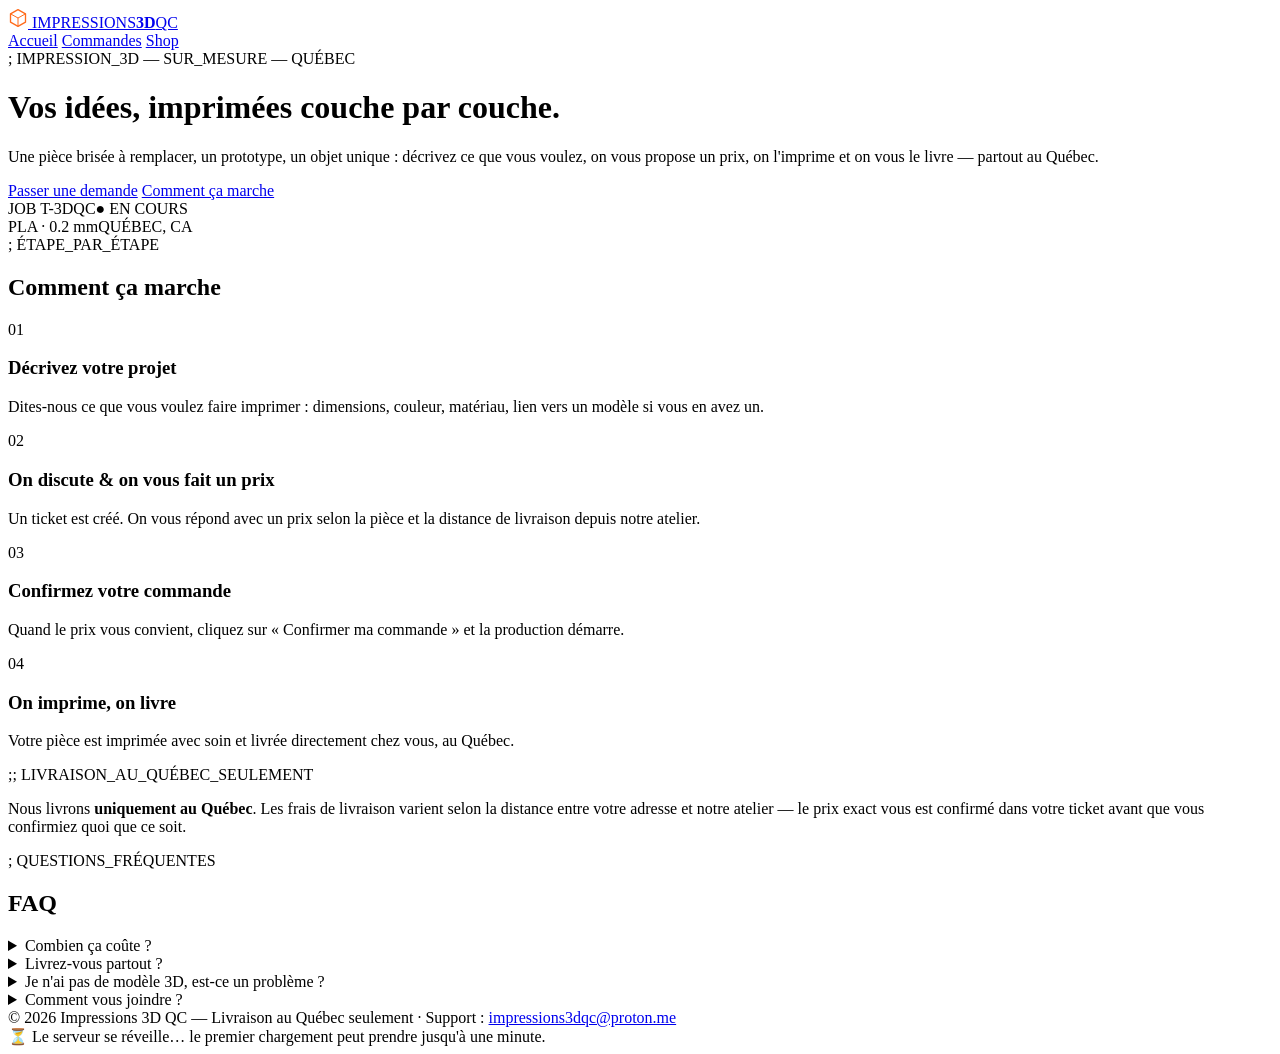
==== index.html @ 53c76e3b "Add files via upload" ====
<!DOCTYPE html>
<html lang="fr">
<head>
  <meta charset="UTF-8">
  <meta name="viewport" content="width=device-width, initial-scale=1.0">
  <title>Impressions 3D QC — Impression 3D sur mesure au Québec</title>
  <meta name="description" content="Impression 3D sur mesure : décrivez votre pièce, recevez un prix, on imprime et on livre partout au Québec.">
  <link rel="preconnect" href="https://fonts.googleapis.com">
  <link rel="preconnect" href="https://fonts.gstatic.com" crossorigin>
  <link href="https://fonts.googleapis.com/css2?family=Chakra+Petch:wght@500;600;700&family=IBM+Plex+Sans:wght@400;500;600&family=IBM+Plex+Mono:wght@400;500&display=swap" rel="stylesheet">
  <link rel="stylesheet" href="./assets/style.css">
</head>
<body>

  <nav class="nav">
    <a class="nav-logo" href="./index.html">
      <svg width="20" height="20" viewBox="0 0 24 24" fill="none" aria-hidden="true">
        <path d="M12 2 21 7v10l-9 5-9-5V7l9-5z" stroke="#FF6B1A" stroke-width="1.6" stroke-linejoin="round"/>
        <path d="M12 12 21 7M12 12v10M12 12 3 7" stroke="#FF6B1A" stroke-width="1.2"/>
      </svg>
      IMPRESSIONS<b>3D</b>QC
    </a>
    <div class="nav-links">
      <a href="./index.html" class="active">Accueil</a>
      <a href="./commandes.html">Commandes</a>
      <a class="btn btn-primary btn-sm" href="./shop.html">Shop</a>
    </div>
  </nav>

  <!-- ======================= HÉROS ======================= -->
  <header class="hero layerlines">
    <div class="wrap hero-grid">
      <div>
        <div class="eyebrow">; IMPRESSION_3D — SUR_MESURE — QUÉBEC</div>
        <h1>Vos idées, imprimées <span class="hl">couche par couche</span>.</h1>
        <p class="hero-sub">
          Une pièce brisée à remplacer, un prototype, un objet unique&nbsp;: décrivez ce que vous voulez,
          on vous propose un prix, on l'imprime et on vous le livre — partout au Québec.
        </p>
        <div class="hero-cta">
          <a class="btn btn-primary" href="./shop.html">Passer une demande</a>
          <a class="btn btn-ghost" href="#etapes">Comment ça marche</a>
        </div>
      </div>

      <div class="print-card" aria-hidden="true">
        <div class="pc-head"><span>JOB&nbsp;T-3DQC</span><span class="pc-live">● EN COURS</span></div>
        <div class="pc-body">
          <div class="pc-layers">
            <span style="--i:0;--w:58"></span>
            <span style="--i:1;--w:60"></span>
            <span style="--i:2;--w:62"></span>
            <span style="--i:3;--w:58"></span>
            <span style="--i:4;--w:50"></span>
            <span style="--i:5;--w:40"></span>
            <span style="--i:6;--w:30"></span>
            <span style="--i:7;--w:24"></span>
            <span style="--i:8;--w:22"></span>
            <span style="--i:9;--w:26"></span>
            <span style="--i:10;--w:34"></span>
            <span style="--i:11;--w:44"></span>
          </div>
        </div>
        <div class="pc-foot"><span>PLA · 0.2&nbsp;mm</span><span>QUÉBEC, CA</span></div>
      </div>
    </div>
  </header>

  <!-- ======================= ÉTAPES ======================= -->
  <section class="section" id="etapes">
    <div class="wrap">
      <div class="eyebrow">; ÉTAPE_PAR_ÉTAPE</div>
      <h2>Comment ça marche</h2>
      <div class="steps">
        <div class="step-card">
          <span class="step-num">01</span>
          <h3>Décrivez votre projet</h3>
          <p>Dites-nous ce que vous voulez faire imprimer : dimensions, couleur, matériau, lien vers un modèle si vous en avez un.</p>
        </div>
        <div class="step-card">
          <span class="step-num">02</span>
          <h3>On discute &amp; on vous fait un prix</h3>
          <p>Un ticket est créé. On vous répond avec un prix selon la pièce et la distance de livraison depuis notre atelier.</p>
        </div>
        <div class="step-card">
          <span class="step-num">03</span>
          <h3>Confirmez votre commande</h3>
          <p>Quand le prix vous convient, cliquez sur «&nbsp;Confirmer ma commande&nbsp;» et la production démarre.</p>
        </div>
        <div class="step-card">
          <span class="step-num">04</span>
          <h3>On imprime, on livre</h3>
          <p>Votre pièce est imprimée avec soin et livrée directement chez vous, au Québec.</p>
        </div>
      </div>
    </div>
  </section>

  <!-- ======================= BANDEAU QUÉBEC ======================= -->
  <div class="band layerlines">
    <div class="wrap">
      <div class="band-title">;; LIVRAISON_AU_QUÉBEC_SEULEMENT</div>
      <p>
        Nous livrons <strong>uniquement au Québec</strong>. Les frais de livraison varient selon la
        distance entre votre adresse et notre atelier — le prix exact vous est confirmé dans votre
        ticket avant que vous confirmiez quoi que ce soit.
      </p>
    </div>
  </div>

  <!-- ======================= FAQ ======================= -->
  <section class="section">
    <div class="wrap">
      <div class="eyebrow">; QUESTIONS_FRÉQUENTES</div>
      <h2>FAQ</h2>
      <div class="faq">
        <details>
          <summary>Combien ça coûte&nbsp;?</summary>
          <p>Chaque projet est unique. Le prix dépend de la pièce (taille, matériau, temps d'impression)
          et de la distance de livraison depuis notre atelier. Vous recevez toujours un prix clair dans
          votre ticket avant de confirmer votre commande — aucune surprise.</p>
        </details>
        <details>
          <summary>Livrez-vous partout&nbsp;?</summary>
          <p>Non — nous livrons au Québec seulement. Votre code postal doit commencer par G, H ou J.</p>
        </details>
        <details>
          <summary>Je n'ai pas de modèle 3D, est-ce un problème&nbsp;?</summary>
          <p>Pas du tout. Décrivez simplement ce que vous voulez (avec des photos ou des mesures si possible)
          et on s'occupe du reste. Si vous avez déjà un fichier (STL, lien Thingiverse, etc.), collez le lien
          dans votre demande.</p>
        </details>
        <details>
          <summary>Comment vous joindre&nbsp;?</summary>
          <p>Par courriel à <a href="mailto:impressions3dqc@proton.me">impressions3dqc@proton.me</a>,
          ou directement dans votre ticket via l'onglet «&nbsp;Commandes&nbsp;».</p>
        </details>
      </div>
    </div>
  </section>

  <!-- ======================= PIED DE PAGE ======================= -->
  <footer class="footer">
    <div class="wrap">
      © 2026 Impressions 3D QC — Livraison au Québec seulement ·
      Support&nbsp;: <a href="mailto:impressions3dqc@proton.me">impressions3dqc@proton.me</a>
    </div>
  </footer>

  <div id="server-hint">⏳ Le serveur se réveille… le premier chargement peut prendre jusqu'à une minute.</div>
  <script src="./assets/app.js"></script>
</body>
</html>
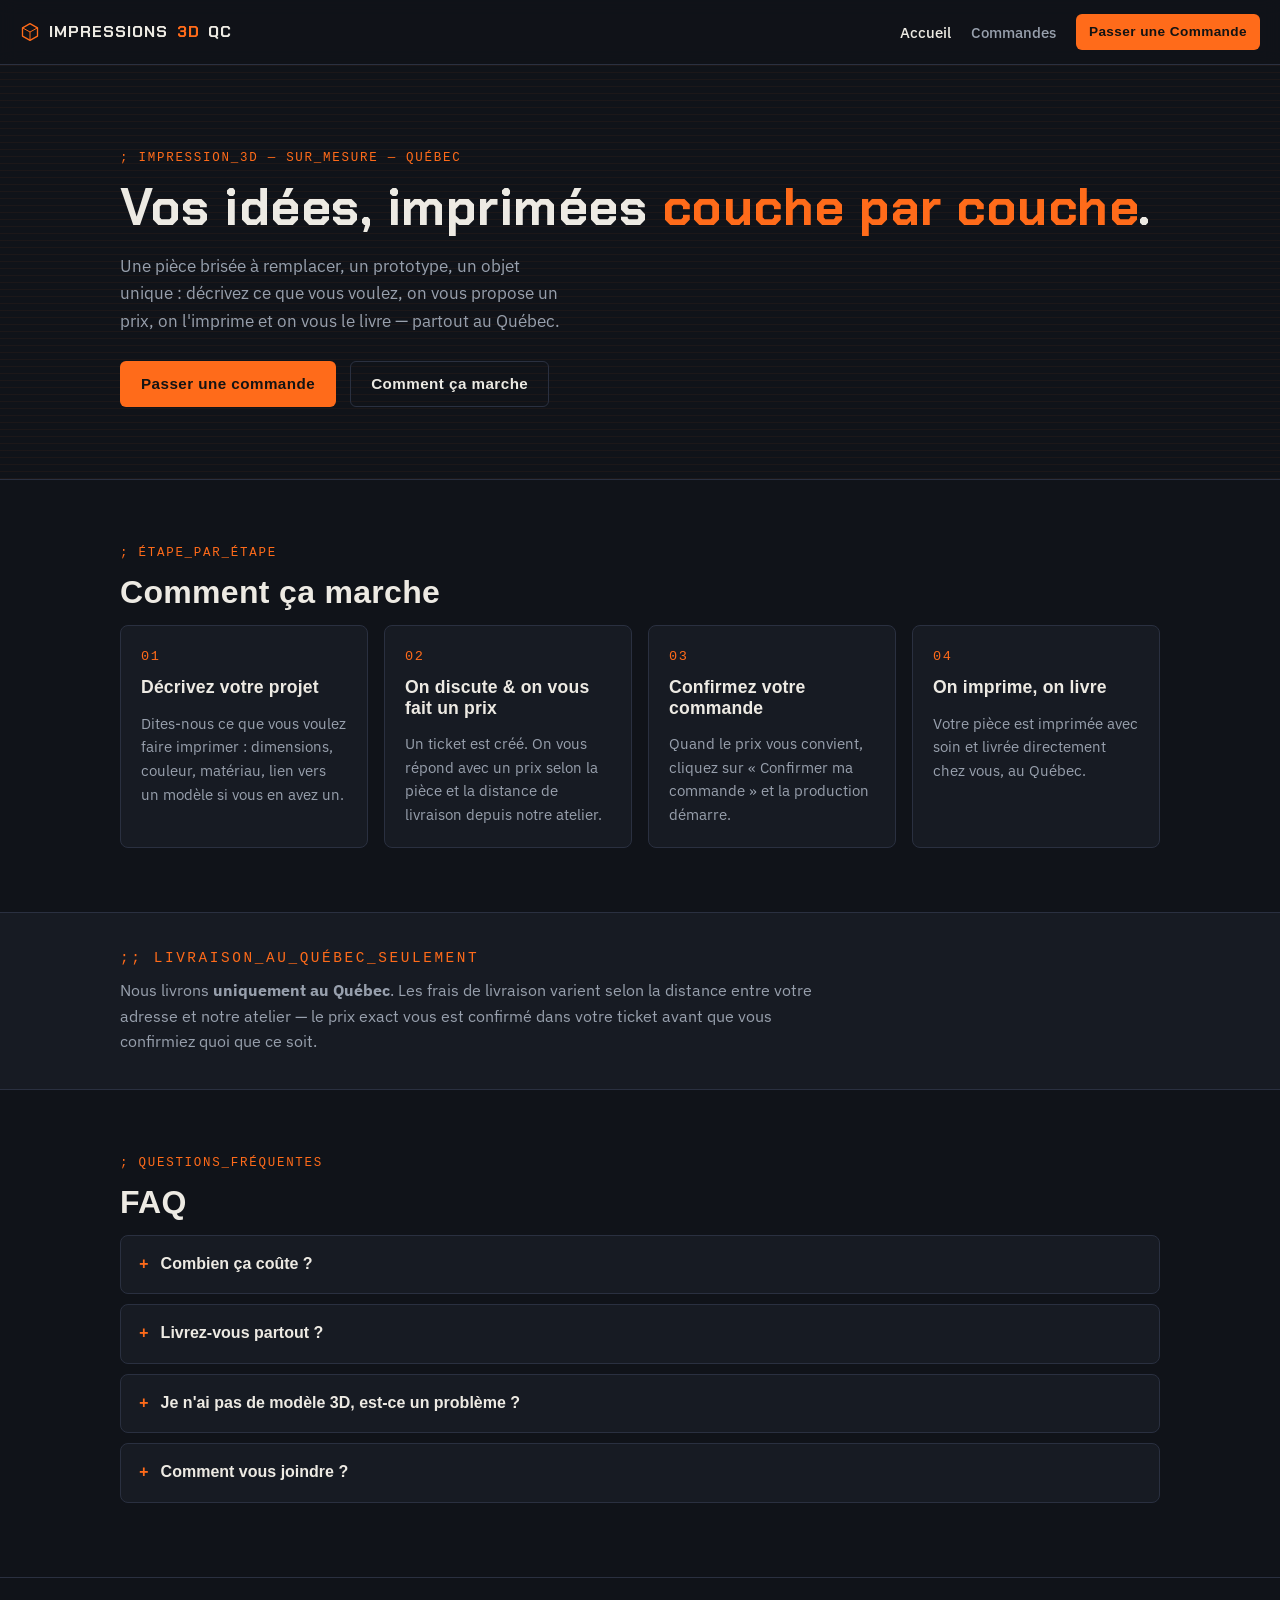
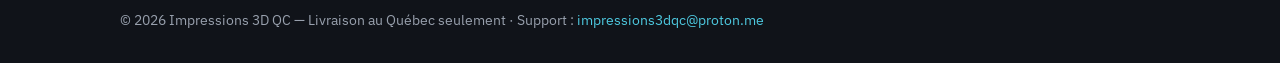
==== commit 17897ecc: "Update index.html" ====
--- a/index.html
+++ b/index.html
@@ -23,13 +23,13 @@
     <div class="nav-links">
       <a href="./index.html" class="active">Accueil</a>
       <a href="./commandes.html">Commandes</a>
-      <a class="btn btn-primary btn-sm" href="./shop.html">Shop</a>
+      <a class="btn btn-primary btn-sm" href="./shop.html">Passer une Commande</a>
     </div>
   </nav>
 
   <!-- ======================= HÉROS ======================= -->
   <header class="hero layerlines">
-    <div class="wrap hero-grid">
+    <div class="wrap">
       <div>
         <div class="eyebrow">; IMPRESSION_3D — SUR_MESURE — QUÉBEC</div>
         <h1>Vos idées, imprimées <span class="hl">couche par couche</span>.</h1>
@@ -38,30 +38,9 @@
           on vous propose un prix, on l'imprime et on vous le livre — partout au Québec.
         </p>
         <div class="hero-cta">
-          <a class="btn btn-primary" href="./shop.html">Passer une demande</a>
+          <a class="btn btn-primary" href="./shop.html">Passer une commande</a>
           <a class="btn btn-ghost" href="#etapes">Comment ça marche</a>
         </div>
-      </div>
-
-      <div class="print-card" aria-hidden="true">
-        <div class="pc-head"><span>JOB&nbsp;T-3DQC</span><span class="pc-live">● EN COURS</span></div>
-        <div class="pc-body">
-          <div class="pc-layers">
-            <span style="--i:0;--w:58"></span>
-            <span style="--i:1;--w:60"></span>
-            <span style="--i:2;--w:62"></span>
-            <span style="--i:3;--w:58"></span>
-            <span style="--i:4;--w:50"></span>
-            <span style="--i:5;--w:40"></span>
-            <span style="--i:6;--w:30"></span>
-            <span style="--i:7;--w:24"></span>
-            <span style="--i:8;--w:22"></span>
-            <span style="--i:9;--w:26"></span>
-            <span style="--i:10;--w:34"></span>
-            <span style="--i:11;--w:44"></span>
-          </div>
-        </div>
-        <div class="pc-foot"><span>PLA · 0.2&nbsp;mm</span><span>QUÉBEC, CA</span></div>
       </div>
     </div>
   </header>
--- a/assets/style.css
+++ b/assets/style.css
@@ -0,0 +1,508 @@
+/* ============================================================
+   Impressions 3D QC — Feuille de style commune
+   Palette : Plateau #101319 · Acier #171B23 · Filament #FF6B1A
+             Cyan #4EC9E0 · Vert statut #43D9A3
+   Typo    : Chakra Petch (titres) · IBM Plex Sans (texte)
+             IBM Plex Mono (IDs, badges, étiquettes G-code)
+   ============================================================ */
+
+:root {
+  --bg: #101319;
+  --panel: #171b23;
+  --panel-2: #1d2230;
+  --line: #2a3040;
+  --text: #edeae3;
+  --muted: #98a0ad;
+  --accent: #ff6b1a;
+  --accent-soft: #4ec9e0;
+  --ok: #43d9a3;
+  --danger: #ff5d5d;
+  --radius: 8px;
+  --font-display: "Chakra Petch", sans-serif;
+  --font-body: "IBM Plex Sans", system-ui, sans-serif;
+  --font-mono: "IBM Plex Mono", ui-monospace, monospace;
+}
+
+* { box-sizing: border-box; }
+
+html, body {
+  margin: 0;
+  padding: 0;
+  background: var(--bg);
+  color: var(--text);
+  font-family: var(--font-body);
+  font-size: 16px;
+  line-height: 1.6;
+}
+
+h1, h2, h3, h4 {
+  font-family: var(--font-display);
+  line-height: 1.15;
+  margin: 0 0 14px;
+  letter-spacing: 0.01em;
+}
+h1 { font-size: clamp(2rem, 5vw, 3.2rem); font-weight: 700; }
+h2 { font-size: clamp(1.4rem, 3vw, 2rem); font-weight: 600; }
+h3 { font-size: 1.1rem; font-weight: 600; }
+p  { margin: 0 0 14px; }
+a  { color: var(--accent-soft); text-decoration: none; }
+a:hover { text-decoration: underline; }
+
+:focus-visible {
+  outline: 2px solid var(--accent-soft);
+  outline-offset: 2px;
+  border-radius: 4px;
+}
+
+.wrap { max-width: 1080px; margin: 0 auto; padding: 0 20px; }
+.section { padding: 64px 0; }
+.muted { color: var(--muted); }
+.mono { font-family: var(--font-mono); }
+.hidden { display: none !important; }
+
+/* --- Texture « lignes de couches » (signature) --------------- */
+.layerlines {
+  background-image: repeating-linear-gradient(
+    to bottom,
+    rgba(255, 107, 26, 0.05) 0px,
+    rgba(255, 107, 26, 0.05) 1px,
+    transparent 1px,
+    transparent 7px
+  );
+}
+
+/* --- Étiquette style commentaire G-code ---------------------- */
+.eyebrow {
+  font-family: var(--font-mono);
+  font-size: 0.78rem;
+  letter-spacing: 0.14em;
+  color: var(--accent);
+  text-transform: uppercase;
+  margin-bottom: 10px;
+}
+
+/* --- Navigation ---------------------------------------------- */
+.nav {
+  position: sticky;
+  top: 0;
+  z-index: 50;
+  display: flex;
+  align-items: center;
+  justify-content: space-between;
+  gap: 16px;
+  padding: 14px 20px;
+  background: rgba(16, 19, 25, 0.88);
+  backdrop-filter: blur(8px);
+  border-bottom: 1px solid var(--line);
+}
+.nav-logo {
+  display: inline-flex;
+  align-items: center;
+  gap: 9px;
+  font-family: var(--font-display);
+  font-weight: 700;
+  font-size: 1rem;
+  letter-spacing: 0.06em;
+  color: var(--text);
+}
+.nav-logo b { color: var(--accent); font-weight: 700; }
+.nav-logo:hover { text-decoration: none; }
+.nav-links {
+  display: flex;
+  align-items: center;
+  gap: 20px;
+  flex-wrap: wrap;
+}
+.nav-links > a:not(.btn) {
+  color: var(--muted);
+  font-weight: 500;
+  font-size: 0.95rem;
+}
+.nav-links > a:not(.btn):hover { color: var(--text); text-decoration: none; }
+.nav-links > a.active { color: var(--text); }
+
+/* --- Boutons -------------------------------------------------- */
+.btn {
+  display: inline-flex;
+  align-items: center;
+  justify-content: center;
+  gap: 8px;
+  font-family: var(--font-display);
+  font-weight: 600;
+  font-size: 0.95rem;
+  letter-spacing: 0.03em;
+  padding: 10px 20px;
+  border-radius: 6px;
+  border: 1px solid transparent;
+  cursor: pointer;
+  transition: filter 0.15s, background 0.15s, border-color 0.15s;
+  text-decoration: none;
+}
+.btn:hover { text-decoration: none; filter: brightness(1.1); }
+.btn:disabled { opacity: 0.55; cursor: not-allowed; }
+.btn-primary { background: var(--accent); color: #131313; }
+.btn-ok { background: var(--ok); color: #0d201a; }
+.btn-ghost {
+  background: transparent;
+  color: var(--text);
+  border-color: var(--line);
+}
+.btn-ghost:hover { border-color: var(--accent-soft); }
+.btn-sm { padding: 6px 12px; font-size: 0.85rem; }
+
+/* --- Héros ----------------------------------------------------- */
+.hero { padding: 84px 0 72px; border-bottom: 1px solid var(--line); }
+.hero h1 .hl { color: var(--accent); }
+.hero-sub { color: var(--muted); font-size: 1.08rem; max-width: 46ch; }
+.hero-cta { display: flex; gap: 14px; flex-wrap: wrap; margin-top: 26px; }
+
+/* --- Étapes ----------------------------------------------------- */
+.steps {
+  display: grid;
+  grid-template-columns: repeat(4, 1fr);
+  gap: 16px;
+}
+.step-card {
+  background: var(--panel);
+  border: 1px solid var(--line);
+  border-radius: var(--radius);
+  padding: 20px;
+}
+.step-num {
+  font-family: var(--font-mono);
+  color: var(--accent);
+  font-size: 0.85rem;
+  letter-spacing: 0.12em;
+  display: block;
+  margin-bottom: 10px;
+}
+.step-card p { color: var(--muted); font-size: 0.93rem; margin: 0; }
+
+/* --- Bandeau Québec --------------------------------------------- */
+.band {
+  border-top: 1px solid var(--line);
+  border-bottom: 1px solid var(--line);
+  background: var(--panel);
+  padding: 34px 0;
+}
+.band-title {
+  font-family: var(--font-mono);
+  color: var(--accent);
+  letter-spacing: 0.18em;
+  font-size: 0.9rem;
+  margin-bottom: 8px;
+}
+.band p { color: var(--muted); margin: 0; max-width: 70ch; }
+
+/* --- FAQ ---------------------------------------------------------- */
+.faq details {
+  border: 1px solid var(--line);
+  border-radius: var(--radius);
+  background: var(--panel);
+  padding: 0 18px;
+  margin-bottom: 10px;
+}
+.faq summary {
+  cursor: pointer;
+  padding: 15px 0;
+  font-family: var(--font-display);
+  font-weight: 600;
+  list-style: none;
+}
+.faq summary::-webkit-details-marker { display: none; }
+.faq summary::before {
+  content: "+";
+  color: var(--accent);
+  font-family: var(--font-mono);
+  margin-right: 12px;
+}
+.faq details[open] summary::before { content: "–"; }
+.faq details p { color: var(--muted); padding-bottom: 16px; margin: 0; }
+
+/* --- Cartes / formulaires ------------------------------------------ */
+.card {
+  background: var(--panel);
+  border: 1px solid var(--line);
+  border-radius: var(--radius);
+  padding: 26px;
+}
+.card + .card { margin-top: 18px; }
+
+.field { margin-bottom: 16px; }
+.field label {
+  display: block;
+  font-family: var(--font-mono);
+  font-size: 0.78rem;
+  letter-spacing: 0.1em;
+  text-transform: uppercase;
+  color: var(--muted);
+  margin-bottom: 6px;
+}
+.field input[type="text"],
+.field input[type="email"],
+.field input[type="password"],
+.field textarea {
+  width: 100%;
+  background: var(--bg);
+  color: var(--text);
+  border: 1px solid var(--line);
+  border-radius: 6px;
+  padding: 11px 13px;
+  font-family: var(--font-body);
+  font-size: 1rem;
+}
+.field textarea { min-height: 130px; resize: vertical; }
+.field input:focus, .field textarea:focus {
+  outline: none;
+  border-color: var(--accent);
+}
+.field-row { display: grid; grid-template-columns: 1fr 1fr; gap: 14px; }
+.check {
+  display: flex;
+  gap: 10px;
+  align-items: flex-start;
+  font-size: 0.95rem;
+  color: var(--muted);
+  margin: 18px 0;
+}
+.check input { margin-top: 4px; accent-color: var(--accent); }
+
+.alert, .notice, .successbox {
+  border-radius: 6px;
+  padding: 12px 15px;
+  font-size: 0.95rem;
+  margin: 14px 0;
+}
+.alert {
+  background: rgba(255, 93, 93, 0.1);
+  border: 1px solid rgba(255, 93, 93, 0.45);
+  color: #ffb3b3;
+}
+.notice {
+  background: var(--panel-2);
+  border: 1px solid var(--line);
+  border-left: 3px solid var(--accent-soft);
+  color: var(--muted);
+}
+.successbox {
+  background: rgba(67, 217, 163, 0.1);
+  border: 1px solid rgba(67, 217, 163, 0.4);
+  color: #a9f0d8;
+}
+
+/* --- Badges de statut ----------------------------------------------- */
+.badge {
+  font-family: var(--font-mono);
+  font-size: 0.7rem;
+  letter-spacing: 0.08em;
+  text-transform: uppercase;
+  padding: 3px 9px;
+  border-radius: 4px;
+  white-space: nowrap;
+}
+.b-open   { background: rgba(78, 201, 224, 0.12); color: var(--accent-soft); border: 1px solid rgba(78, 201, 224, 0.4); }
+.b-active { background: rgba(255, 107, 26, 0.14); color: var(--accent);      border: 1px solid rgba(255, 107, 26, 0.45); }
+.b-done   { background: rgba(67, 217, 163, 0.12); color: var(--ok);          border: 1px solid rgba(67, 217, 163, 0.4); }
+
+/* --- Listes de tickets ------------------------------------------------ */
+.ticket-row {
+  display: block;
+  width: 100%;
+  text-align: left;
+  background: var(--panel);
+  border: 1px solid var(--line);
+  border-radius: var(--radius);
+  padding: 15px 18px;
+  margin-bottom: 10px;
+  cursor: pointer;
+  color: var(--text);
+  font-family: var(--font-body);
+  font-size: 1rem;
+  transition: border-color 0.15s, background 0.15s;
+}
+.ticket-row:hover { border-color: var(--accent); background: var(--panel-2); }
+.tr-top {
+  display: flex;
+  align-items: center;
+  gap: 12px;
+  flex-wrap: wrap;
+  margin-bottom: 5px;
+}
+.tr-id { font-family: var(--font-mono); color: var(--accent-soft); font-size: 0.9rem; }
+.tr-date { margin-left: auto; color: var(--muted); font-size: 0.82rem; }
+.tr-preview {
+  color: var(--muted);
+  font-size: 0.92rem;
+  margin: 0;
+  overflow: hidden;
+  text-overflow: ellipsis;
+  white-space: nowrap;
+}
+
+/* --- Détail d'un ticket ------------------------------------------------ */
+.detail-head {
+  display: flex;
+  align-items: center;
+  justify-content: space-between;
+  gap: 14px;
+  flex-wrap: wrap;
+  margin-bottom: 18px;
+}
+.detail-head-left { display: flex; align-items: center; gap: 12px; flex-wrap: wrap; }
+.kv {
+  display: grid;
+  grid-template-columns: 130px 1fr;
+  gap: 6px 14px;
+  font-size: 0.95rem;
+}
+.kv dt {
+  font-family: var(--font-mono);
+  font-size: 0.75rem;
+  letter-spacing: 0.08em;
+  text-transform: uppercase;
+  color: var(--muted);
+  margin: 0;
+}
+.kv dd { margin: 0; overflow-wrap: anywhere; }
+
+.thread { display: flex; flex-direction: column; gap: 10px; margin: 18px 0; }
+.msg {
+  max-width: 82%;
+  background: var(--panel-2);
+  border: 1px solid var(--line);
+  border-radius: 8px;
+  padding: 10px 14px;
+  align-self: flex-start;
+}
+.msg.mine {
+  align-self: flex-end;
+  background: #2b1c0f;
+  border-color: #4a2d14;
+}
+.msg-meta {
+  font-family: var(--font-mono);
+  font-size: 0.68rem;
+  letter-spacing: 0.08em;
+  text-transform: uppercase;
+  color: var(--muted);
+  margin-bottom: 4px;
+}
+.msg-body { white-space: pre-wrap; overflow-wrap: anywhere; font-size: 0.96rem; }
+
+.reply-row { display: flex; gap: 10px; align-items: flex-end; }
+.reply-row textarea {
+  flex: 1;
+  background: var(--bg);
+  color: var(--text);
+  border: 1px solid var(--line);
+  border-radius: 6px;
+  padding: 10px 13px;
+  font-family: var(--font-body);
+  font-size: 1rem;
+  min-height: 52px;
+  resize: vertical;
+}
+.reply-row textarea:focus { outline: none; border-color: var(--accent); }
+
+.payment-note {
+  border: 1px dashed var(--accent-soft);
+  border-radius: var(--radius);
+  background: var(--panel);
+  padding: 15px 18px;
+  color: var(--muted);
+  font-size: 0.95rem;
+  margin: 16px 0;
+}
+.payment-note strong { color: var(--accent-soft); }
+
+/* --- Onglets (admin + commandes) -------------------------------------- */
+.tabs {
+  display: flex;
+  gap: 4px;
+  border-bottom: 1px solid var(--line);
+  margin-bottom: 20px;
+  flex-wrap: wrap;
+}
+.tab {
+  background: none;
+  border: none;
+  border-bottom: 2px solid transparent;
+  color: var(--muted);
+  font-family: var(--font-display);
+  font-weight: 600;
+  font-size: 0.95rem;
+  padding: 10px 14px;
+  cursor: pointer;
+}
+.tab:hover { color: var(--text); }
+.tab.active { color: var(--text); border-bottom-color: var(--accent); }
+.tab .count {
+  font-family: var(--font-mono);
+  font-size: 0.75rem;
+  color: var(--accent-soft);
+  margin-left: 6px;
+}
+
+/* --- Divers ------------------------------------------------------------- */
+.page-head { padding: 40px 0 8px; }
+.empty {
+  border: 1px dashed var(--line);
+  border-radius: var(--radius);
+  padding: 34px 20px;
+  text-align: center;
+  color: var(--muted);
+}
+.footer {
+  border-top: 1px solid var(--line);
+  padding: 30px 0 40px;
+  color: var(--muted);
+  font-size: 0.9rem;
+}
+.footer a { color: var(--accent-soft); }
+
+#server-hint {
+  position: fixed;
+  left: 50%;
+  bottom: 22px;
+  transform: translateX(-50%) translateY(8px);
+  background: var(--panel-2);
+  border: 1px solid var(--line);
+  border-left: 3px solid var(--accent);
+  border-radius: 8px;
+  padding: 10px 16px;
+  font-size: 0.9rem;
+  color: var(--muted);
+  opacity: 0;
+  pointer-events: none;
+  transition: opacity 0.25s, transform 0.25s;
+  max-width: 92vw;
+  z-index: 100;
+}
+#server-hint.show { opacity: 1; transform: translateX(-50%) translateY(0); }
+
+.spin {
+  display: inline-block;
+  width: 14px;
+  height: 14px;
+  border: 2px solid var(--line);
+  border-top-color: var(--accent);
+  border-radius: 50%;
+  animation: spin 0.8s linear infinite;
+  vertical-align: -2px;
+}
+@keyframes spin { to { transform: rotate(360deg); } }
+@media (prefers-reduced-motion: reduce) {
+  .spin { animation-duration: 2s; }
+}
+
+/* --- Responsive ----------------------------------------------------------- */
+@media (max-width: 860px) {
+  .steps { grid-template-columns: 1fr 1fr; }
+}
+@media (max-width: 560px) {
+  .steps { grid-template-columns: 1fr; }
+  .field-row { grid-template-columns: 1fr; }
+  .msg { max-width: 95%; }
+  .kv { grid-template-columns: 1fr; gap: 2px 0; }
+  .kv dt { margin-top: 8px; }
+}
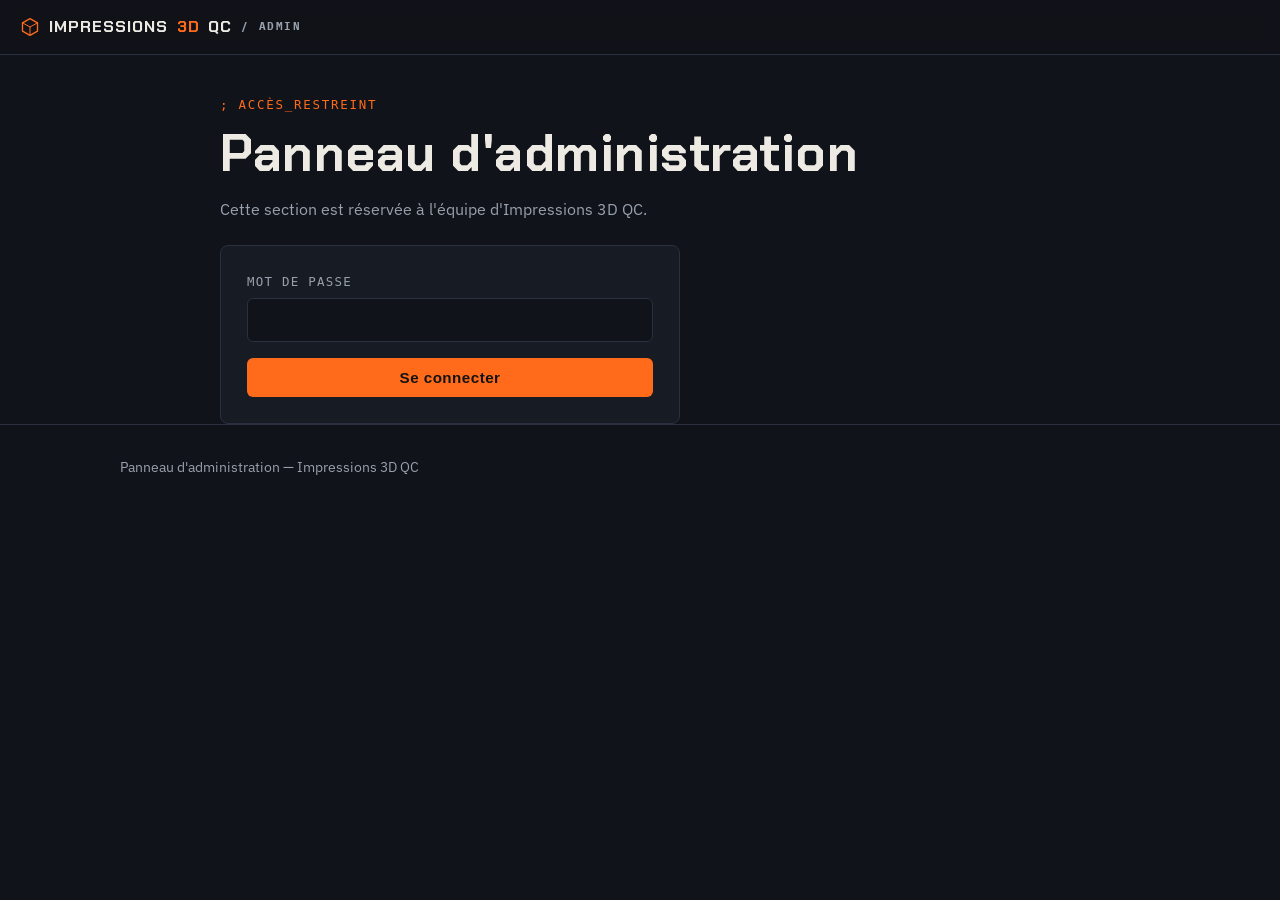
==== commit 059d331a: "Update index.html" ====
--- a/index.html
+++ b/index.html
@@ -3,130 +3,385 @@
 <head>
   <meta charset="UTF-8">
   <meta name="viewport" content="width=device-width, initial-scale=1.0">
-  <title>Impressions 3D QC — Impression 3D sur mesure au Québec</title>
-  <meta name="description" content="Impression 3D sur mesure : décrivez votre pièce, recevez un prix, on imprime et on livre partout au Québec.">
+  <meta name="robots" content="noindex, nofollow">
+  <title>Admin — Impressions 3D QC</title>
   <link rel="preconnect" href="https://fonts.googleapis.com">
   <link rel="preconnect" href="https://fonts.gstatic.com" crossorigin>
   <link href="https://fonts.googleapis.com/css2?family=Chakra+Petch:wght@500;600;700&family=IBM+Plex+Sans:wght@400;500;600&family=IBM+Plex+Mono:wght@400;500&display=swap" rel="stylesheet">
-  <link rel="stylesheet" href="./assets/style.css">
+  <link rel="stylesheet" href="../assets/style.css">
 </head>
 <body>
 
   <nav class="nav">
-    <a class="nav-logo" href="./index.html">
+    <a class="nav-logo" href="../index.html">
       <svg width="20" height="20" viewBox="0 0 24 24" fill="none" aria-hidden="true">
         <path d="M12 2 21 7v10l-9 5-9-5V7l9-5z" stroke="#FF6B1A" stroke-width="1.6" stroke-linejoin="round"/>
         <path d="M12 12 21 7M12 12v10M12 12 3 7" stroke="#FF6B1A" stroke-width="1.2"/>
       </svg>
-      IMPRESSIONS<b>3D</b>QC
+      IMPRESSIONS<b>3D</b>QC <span class="mono muted" style="font-size: 0.7rem; letter-spacing: 0.14em;">/ ADMIN</span>
     </a>
-    <div class="nav-links">
-      <a href="./index.html" class="active">Accueil</a>
-      <a href="./commandes.html">Commandes</a>
-      <a class="btn btn-primary btn-sm" href="./shop.html">Passer une Commande</a>
-    </div>
+    <div class="nav-links" id="nav-actions"></div>
   </nav>
 
-  <!-- ======================= HÉROS ======================= -->
-  <header class="hero layerlines">
-    <div class="wrap">
-      <div>
-        <div class="eyebrow">; IMPRESSION_3D — SUR_MESURE — QUÉBEC</div>
-        <h1>Vos idées, imprimées <span class="hl">couche par couche</span>.</h1>
-        <p class="hero-sub">
-          Une pièce brisée à remplacer, un prototype, un objet unique&nbsp;: décrivez ce que vous voulez,
-          on vous propose un prix, on l'imprime et on vous le livre — partout au Québec.
-        </p>
-        <div class="hero-cta">
-          <a class="btn btn-primary" href="./shop.html">Passer une commande</a>
-          <a class="btn btn-ghost" href="#etapes">Comment ça marche</a>
+  <main class="wrap" style="max-width: 880px;">
+
+    <!-- ================== CONNEXION ADMIN ================== -->
+    <section id="view-login" class="hidden">
+      <div class="page-head">
+        <div class="eyebrow">; ACCÈS_RESTREINT</div>
+        <h1>Panneau d'administration</h1>
+        <p class="muted">Cette section est réservée à l'équipe d'Impressions 3D QC.</p>
+      </div>
+      <form class="card" id="login-form" style="max-width: 460px;">
+        <div class="field">
+          <label for="a-password">Mot de passe</label>
+          <input type="password" id="a-password" required autocomplete="current-password">
         </div>
-      </div>
-    </div>
-  </header>
-
-  <!-- ======================= ÉTAPES ======================= -->
-  <section class="section" id="etapes">
-    <div class="wrap">
-      <div class="eyebrow">; ÉTAPE_PAR_ÉTAPE</div>
-      <h2>Comment ça marche</h2>
-      <div class="steps">
-        <div class="step-card">
-          <span class="step-num">01</span>
-          <h3>Décrivez votre projet</h3>
-          <p>Dites-nous ce que vous voulez faire imprimer : dimensions, couleur, matériau, lien vers un modèle si vous en avez un.</p>
+        <div class="alert hidden" id="login-alert"></div>
+        <button class="btn btn-primary" type="submit" style="width: 100%;">Se connecter</button>
+      </form>
+    </section>
+
+    <!-- ================== PANNEAU ================== -->
+    <section id="view-panel" class="hidden">
+      <div class="page-head detail-head">
+        <div>
+          <div class="eyebrow">; FILE_D'ATTENTE</div>
+          <h1 style="margin-bottom: 0;">Demandes &amp; commandes</h1>
         </div>
-        <div class="step-card">
-          <span class="step-num">02</span>
-          <h3>On discute &amp; on vous fait un prix</h3>
-          <p>Un ticket est créé. On vous répond avec un prix selon la pièce et la distance de livraison depuis notre atelier.</p>
+        <button class="btn btn-ghost btn-sm" id="panel-refresh">Actualiser</button>
+      </div>
+
+      <div class="tabs" role="tablist">
+        <button class="tab active" data-status="ouvert">Tickets<span class="count" id="count-ouvert">0</span></button>
+        <button class="tab" data-status="en_cours">Commandes en cours<span class="count" id="count-en_cours">0</span></button>
+        <button class="tab" data-status="terminee">Commandes passées<span class="count" id="count-terminee">0</span></button>
+      </div>
+
+      <div class="alert hidden" id="panel-alert"></div>
+      <div id="panel-list"></div>
+    </section>
+
+    <!-- ================== DÉTAIL ================== -->
+    <section id="view-detail" class="hidden">
+      <div class="page-head detail-head">
+        <div class="detail-head-left">
+          <button class="btn btn-ghost btn-sm" id="detail-back">← Retour</button>
+          <span class="tr-id" id="detail-id" style="font-size: 1.05rem;"></span>
+          <span id="detail-badge"></span>
         </div>
-        <div class="step-card">
-          <span class="step-num">03</span>
-          <h3>Confirmez votre commande</h3>
-          <p>Quand le prix vous convient, cliquez sur «&nbsp;Confirmer ma commande&nbsp;» et la production démarre.</p>
-        </div>
-        <div class="step-card">
-          <span class="step-num">04</span>
-          <h3>On imprime, on livre</h3>
-          <p>Votre pièce est imprimée avec soin et livrée directement chez vous, au Québec.</p>
-        </div>
-      </div>
-    </div>
-  </section>
-
-  <!-- ======================= BANDEAU QUÉBEC ======================= -->
-  <div class="band layerlines">
-    <div class="wrap">
-      <div class="band-title">;; LIVRAISON_AU_QUÉBEC_SEULEMENT</div>
-      <p>
-        Nous livrons <strong>uniquement au Québec</strong>. Les frais de livraison varient selon la
-        distance entre votre adresse et notre atelier — le prix exact vous est confirmé dans votre
-        ticket avant que vous confirmiez quoi que ce soit.
+        <div id="detail-actions"></div>
+      </div>
+
+      <div class="alert hidden" id="detail-alert"></div>
+      <div id="detail-info"></div>
+
+      <div class="card">
+        <dl class="kv" id="detail-kv"></dl>
+      </div>
+
+      <h3 style="margin-top: 26px;">Discussion avec le client</h3>
+      <p class="muted" style="font-size: 0.88rem;">
+        Chaque réponse envoyée ici est aussi transmise au client par courriel.
       </p>
-    </div>
-  </div>
-
-  <!-- ======================= FAQ ======================= -->
-  <section class="section">
-    <div class="wrap">
-      <div class="eyebrow">; QUESTIONS_FRÉQUENTES</div>
-      <h2>FAQ</h2>
-      <div class="faq">
-        <details>
-          <summary>Combien ça coûte&nbsp;?</summary>
-          <p>Chaque projet est unique. Le prix dépend de la pièce (taille, matériau, temps d'impression)
-          et de la distance de livraison depuis notre atelier. Vous recevez toujours un prix clair dans
-          votre ticket avant de confirmer votre commande — aucune surprise.</p>
-        </details>
-        <details>
-          <summary>Livrez-vous partout&nbsp;?</summary>
-          <p>Non — nous livrons au Québec seulement. Votre code postal doit commencer par G, H ou J.</p>
-        </details>
-        <details>
-          <summary>Je n'ai pas de modèle 3D, est-ce un problème&nbsp;?</summary>
-          <p>Pas du tout. Décrivez simplement ce que vous voulez (avec des photos ou des mesures si possible)
-          et on s'occupe du reste. Si vous avez déjà un fichier (STL, lien Thingiverse, etc.), collez le lien
-          dans votre demande.</p>
-        </details>
-        <details>
-          <summary>Comment vous joindre&nbsp;?</summary>
-          <p>Par courriel à <a href="mailto:impressions3dqc@proton.me">impressions3dqc@proton.me</a>,
-          ou directement dans votre ticket via l'onglet «&nbsp;Commandes&nbsp;».</p>
-        </details>
-      </div>
-    </div>
-  </section>
-
-  <!-- ======================= PIED DE PAGE ======================= -->
+      <div class="thread" id="detail-thread"></div>
+
+      <div class="reply-row">
+        <textarea id="reply-body" maxlength="3000" placeholder="Répondre au client… (ex. proposer un prix selon la pièce et la distance)"></textarea>
+        <button class="btn btn-primary" id="reply-send">Envoyer</button>
+      </div>
+    </section>
+
+  </main>
+
   <footer class="footer">
-    <div class="wrap">
-      © 2026 Impressions 3D QC — Livraison au Québec seulement ·
-      Support&nbsp;: <a href="mailto:impressions3dqc@proton.me">impressions3dqc@proton.me</a>
-    </div>
+    <div class="wrap">Panneau d'administration — Impressions 3D QC</div>
   </footer>
 
   <div id="server-hint">⏳ Le serveur se réveille… le premier chargement peut prendre jusqu'à une minute.</div>
-  <script src="./assets/app.js"></script>
+  <script src="../assets/app.js"></script>
+  <script>
+    (function () {
+      const views = { login: $("#view-login"), panel: $("#view-panel"), detail: $("#view-detail") };
+      let allTickets = [];
+      let activeTab = "ouvert";
+      let currentTicketId = null;
+      let pollTimer = null;       // suivi auto du ticket ouvert
+      let panelPollTimer = null;  // suivi auto de la file d'attente
+      let lastDetailKey = "";
+      let lastPanelKey = "";
+      const RETENTION_DAYS = 30;
+
+      function show(name) {
+        for (const key of Object.keys(views)) views[key].classList.toggle("hidden", key !== name);
+        if (pollTimer) { clearInterval(pollTimer); pollTimer = null; }
+        if (panelPollTimer) { clearInterval(panelPollTimer); panelPollTimer = null; }
+        renderNavActions(name !== "login");
+        window.scrollTo({ top: 0 });
+      }
+
+      function renderNavActions(loggedIn) {
+        const zone = $("#nav-actions");
+        zone.textContent = "";
+        if (loggedIn) {
+          zone.appendChild(el("button", { class: "btn btn-ghost btn-sm", text: "Se déconnecter", onclick: logout }));
+        }
+      }
+
+      function handleAuthError(err) {
+        if (err && err.status === 401) {
+          clearAdmin();
+          show("login");
+          showAlert($("#login-alert"), "Session expirée. Reconnectez-vous.");
+          return true;
+        }
+        return false;
+      }
+
+      async function logout() {
+        try { await api("/api/admin/logout", { method: "POST", admin: true }); } catch (e) { /* ignorer */ }
+        clearAdmin();
+        show("login");
+      }
+
+      /* ---------------- Connexion ---------------- */
+      $("#login-form").addEventListener("submit", async function (evt) {
+        evt.preventDefault();
+        hideAlert($("#login-alert"));
+        const btn = this.querySelector("button");
+        btn.disabled = true;
+        try {
+          const data = await api("/api/admin/login", {
+            method: "POST",
+            body: { password: $("#a-password").value },
+          });
+          setAdmin(data.token);
+          $("#a-password").value = "";
+          const params = new URLSearchParams(location.search);
+          if (params.get("ticket")) openTicket(params.get("ticket"));
+          else openPanel();
+        } catch (e) {
+          showAlert($("#login-alert"), e.error || "Connexion impossible.");
+        }
+        btn.disabled = false;
+      });
+
+      /* ---------------- Panneau + onglets ---------------- */
+      async function loadAll() {
+        const data = await api("/api/admin/tickets", { admin: true });
+        allTickets = data.tickets;
+        for (const status of ["ouvert", "en_cours", "terminee"]) {
+          $("#count-" + status).textContent = allTickets.filter(function (t) { return t.status === status; }).length;
+        }
+      }
+
+      function renderList() {
+        const container = $("#panel-list");
+        container.textContent = "";
+        const rows = allTickets.filter(function (t) { return t.status === activeTab; });
+        if (!rows.length) {
+          const labels = {
+            ouvert: "Aucun ticket ouvert pour l'instant.",
+            en_cours: "Aucune commande en cours.",
+            terminee: "Aucune commande passée. (Les commandes complétées sont supprimées après " + RETENTION_DAYS + " jours.)",
+          };
+          container.appendChild(el("div", { class: "empty", text: labels[activeTab] }));
+          return;
+        }
+        for (const t of rows) {
+          container.appendChild(el("button", { class: "ticket-row", type: "button", onclick: function () { openTicket(t.id); } }, [
+            el("div", { class: "tr-top" }, [
+              el("span", { class: "tr-id", text: t.id }),
+              badge(t.status),
+              el("span", { class: "tr-date", text: fmtDate(t.created_at) }),
+            ]),
+            el("p", { class: "tr-preview", text: t.name + " · " + t.email + " · " + t.ville + " — " + t.description }),
+          ]));
+        }
+      }
+
+      function panelKey() {
+        return JSON.stringify(allTickets.map(function (t) { return [t.id, t.status]; }));
+      }
+
+      async function openPanel() {
+        show("panel");
+        hideAlert($("#panel-alert"));
+        $("#panel-list").textContent = "Chargement…";
+        try {
+          await loadAll();
+          renderList();
+          lastPanelKey = panelKey();
+          // Rafraîchissement automatique : nouveaux tickets, confirmations, compteurs
+          panelPollTimer = setInterval(async function () {
+            if (document.hidden) return;
+            try {
+              await loadAll(); // met aussi à jour les compteurs des onglets
+              if (panelKey() !== lastPanelKey) {
+                lastPanelKey = panelKey();
+                renderList();
+              }
+            } catch (e) { /* silencieux */ }
+          }, 15000);
+        } catch (e) {
+          if (!handleAuthError(e)) showAlert($("#panel-alert"), e.error || "Erreur de chargement.");
+        }
+      }
+
+      $("#panel-refresh").addEventListener("click", openPanel);
+
+      for (const tab of document.querySelectorAll(".tab")) {
+        tab.addEventListener("click", function () {
+          for (const other of document.querySelectorAll(".tab")) other.classList.remove("active");
+          this.classList.add("active");
+          activeTab = this.getAttribute("data-status");
+          renderList();
+        });
+      }
+
+      /* ---------------- Détail ---------------- */
+      function renderDetail(data) {
+        const t = data.ticket;
+        $("#detail-id").textContent = t.id;
+        const badgeSlot = $("#detail-badge");
+        badgeSlot.textContent = "";
+        badgeSlot.appendChild(badge(t.status));
+
+        const actions = $("#detail-actions");
+        actions.textContent = "";
+        if (t.status === "en_cours") {
+          actions.appendChild(el("button", {
+            class: "btn btn-ok",
+            text: "Marquer comme complétée ✔",
+            onclick: function () { completeOrder(t, this); },
+          }));
+        }
+
+        const info = $("#detail-info");
+        info.textContent = "";
+        if (t.status === "ouvert") {
+          info.appendChild(el("div", { class: "notice", text: "En attente : le client n'a pas encore confirmé sa commande. Répondez-lui avec un prix (pièce + distance de livraison)." }));
+        } else if (t.status === "en_cours") {
+          info.appendChild(el("div", { class: "payment-note" }, [
+            el("strong", { text: "💳 Paiement — " }),
+            "à organiser avec le client par courriel (intégration de paiement à venir).",
+          ]));
+        } else if (t.status === "terminee" && t.completed_at) {
+          const deleteAt = t.completed_at + RETENTION_DAYS * 24 * 3600;
+          info.appendChild(el("div", { class: "notice", text: "Commande complétée. Suppression automatique prévue le " + fmtDate(deleteAt) + "." }));
+        }
+
+        const kv = $("#detail-kv");
+        kv.textContent = "";
+        const pairs = [
+          ["Client", t.name],
+          ["Courriel", t.email],
+          ["Livraison", t.adresse + ", " + t.ville + ", " + t.code_postal],
+          ["Créée le", fmtDate(t.created_at)],
+        ];
+        if (t.confirmed_at) pairs.push(["Confirmée le", fmtDate(t.confirmed_at)]);
+        if (t.completed_at) pairs.push(["Complétée le", fmtDate(t.completed_at)]);
+        pairs.push(["Description", t.description]);
+        for (const p of pairs) {
+          kv.appendChild(el("dt", { text: p[0] }));
+          kv.appendChild(el("dd", { text: p[1] }));
+        }
+
+        const thread = $("#detail-thread");
+        thread.textContent = "";
+        if (!data.messages.length) {
+          thread.appendChild(el("div", { class: "empty", text: "Pas encore de message. Répondez au client ci-dessous." }));
+        } else {
+          for (const m of data.messages) {
+            const mine = m.sender === "admin";
+            thread.appendChild(el("div", { class: "msg" + (mine ? " mine" : "") }, [
+              el("div", { class: "msg-meta", text: (mine ? "Vous (admin)" : t.name) + " · " + fmtDate(m.created_at) }),
+              el("div", { class: "msg-body", text: m.body }),
+            ]));
+          }
+        }
+      }
+
+      function detailKey(data) {
+        const msgs = data.messages;
+        const last = msgs.length ? msgs[msgs.length - 1].id : 0;
+        return data.ticket.status + ":" + msgs.length + ":" + last;
+      }
+
+      async function openTicket(id) {
+        currentTicketId = id;
+        show("detail");
+        hideAlert($("#detail-alert"));
+        try {
+          const data = await api("/api/tickets/" + encodeURIComponent(id), { admin: true });
+          renderDetail(data);
+          lastDetailKey = detailKey(data);
+          // Rafraîchissement automatique : nouveaux messages / changements de statut
+          pollTimer = setInterval(async function () {
+            if (document.hidden) return;
+            try {
+              const fresh = await api("/api/tickets/" + encodeURIComponent(currentTicketId), { admin: true });
+              if (detailKey(fresh) !== lastDetailKey) {
+                lastDetailKey = detailKey(fresh);
+                renderDetail(fresh);
+              }
+            } catch (e) { /* silencieux pendant le polling */ }
+          }, 5000);
+        } catch (e) {
+          if (!handleAuthError(e)) showAlert($("#detail-alert"), e.error || "Ticket introuvable.");
+        }
+      }
+
+      async function completeOrder(ticket, btn) {
+        if (!window.confirm("Marquer " + ticket.id + " comme complétée ? Le client recevra un courriel de confirmation.")) return;
+        btn.disabled = true;
+        try {
+          await api("/api/admin/tickets/" + encodeURIComponent(ticket.id) + "/complete", { method: "POST", admin: true });
+          const fresh = await api("/api/tickets/" + encodeURIComponent(ticket.id), { admin: true });
+          renderDetail(fresh);
+          lastDetailKey = detailKey(fresh);
+        } catch (e) {
+          btn.disabled = false;
+          if (!handleAuthError(e)) showAlert($("#detail-alert"), e.error || "Action impossible.");
+        }
+      }
+
+      $("#detail-back").addEventListener("click", function () {
+        currentTicketId = null;
+        openPanel();
+      });
+
+      $("#reply-send").addEventListener("click", async function () {
+        const box = $("#reply-body");
+        const body = box.value.trim();
+        if (!body) return;
+        this.disabled = true;
+        try {
+          await api("/api/tickets/" + encodeURIComponent(currentTicketId) + "/messages", {
+            method: "POST",
+            body: { body: body },
+            admin: true,
+          });
+          box.value = "";
+          const fresh = await api("/api/tickets/" + encodeURIComponent(currentTicketId), { admin: true });
+          renderDetail(fresh);
+          lastDetailKey = detailKey(fresh);
+        } catch (e) {
+          if (!handleAuthError(e)) showAlert($("#detail-alert"), e.error || "Message non envoyé.");
+        }
+        this.disabled = false;
+      });
+
+      /* ---------------- Démarrage ---------------- */
+      const params = new URLSearchParams(location.search);
+      if (!adminToken()) {
+        show("login");
+      } else if (params.get("ticket")) {
+        openTicket(params.get("ticket"));
+      } else {
+        openPanel();
+      }
+    })();
+  </script>
 </body>
 </html>
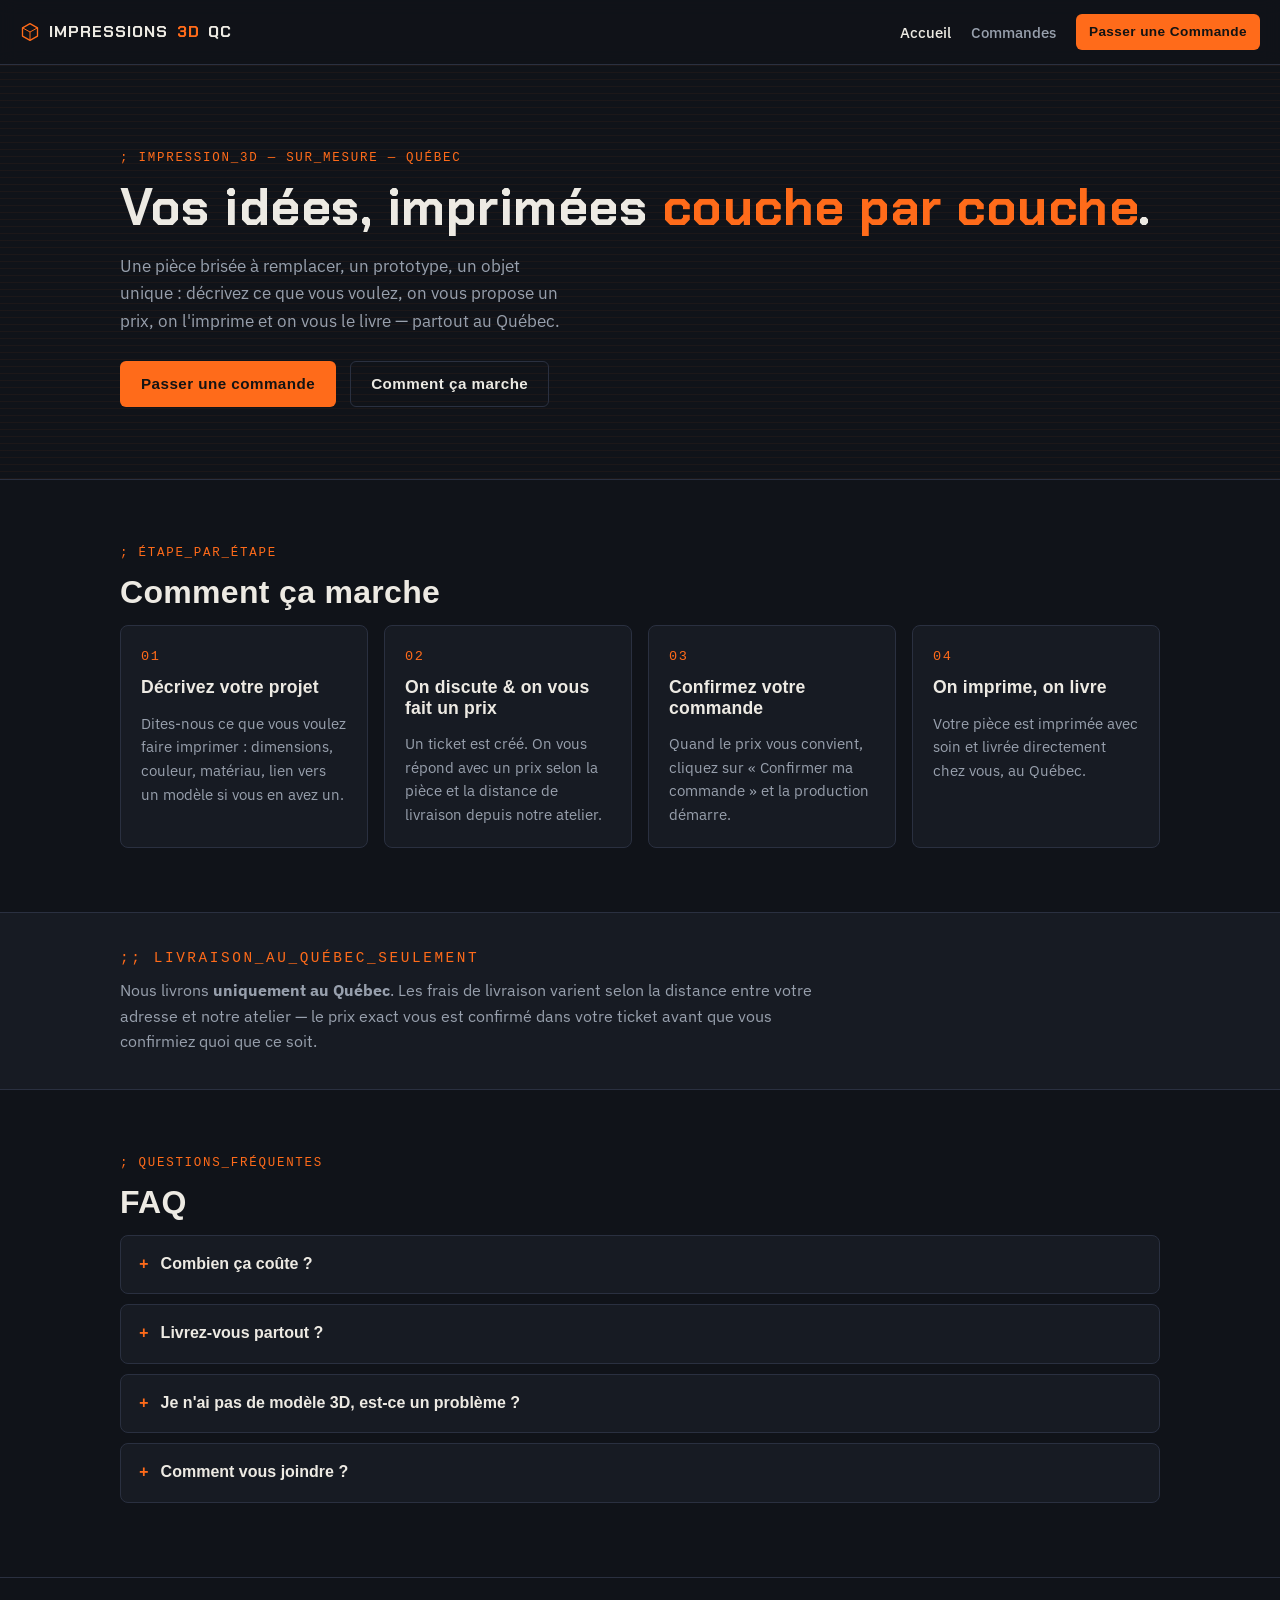
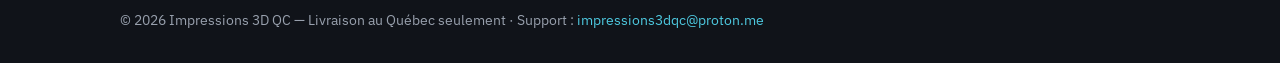
==== commit a2f5aea4: "Update index.html" ====
--- a/index.html
+++ b/index.html
@@ -3,385 +3,130 @@
 <head>
   <meta charset="UTF-8">
   <meta name="viewport" content="width=device-width, initial-scale=1.0">
-  <meta name="robots" content="noindex, nofollow">
-  <title>Admin — Impressions 3D QC</title>
+  <title>Impressions 3D QC — Impression 3D sur mesure au Québec</title>
+  <meta name="description" content="Impression 3D sur mesure : décrivez votre pièce, recevez un prix, on imprime et on livre partout au Québec.">
   <link rel="preconnect" href="https://fonts.googleapis.com">
   <link rel="preconnect" href="https://fonts.gstatic.com" crossorigin>
   <link href="https://fonts.googleapis.com/css2?family=Chakra+Petch:wght@500;600;700&family=IBM+Plex+Sans:wght@400;500;600&family=IBM+Plex+Mono:wght@400;500&display=swap" rel="stylesheet">
-  <link rel="stylesheet" href="../assets/style.css">
+  <link rel="stylesheet" href="./assets/style.css">
 </head>
 <body>
 
   <nav class="nav">
-    <a class="nav-logo" href="../index.html">
+    <a class="nav-logo" href="./index.html">
       <svg width="20" height="20" viewBox="0 0 24 24" fill="none" aria-hidden="true">
         <path d="M12 2 21 7v10l-9 5-9-5V7l9-5z" stroke="#FF6B1A" stroke-width="1.6" stroke-linejoin="round"/>
         <path d="M12 12 21 7M12 12v10M12 12 3 7" stroke="#FF6B1A" stroke-width="1.2"/>
       </svg>
-      IMPRESSIONS<b>3D</b>QC <span class="mono muted" style="font-size: 0.7rem; letter-spacing: 0.14em;">/ ADMIN</span>
+      IMPRESSIONS<b>3D</b>QC
     </a>
-    <div class="nav-links" id="nav-actions"></div>
+    <div class="nav-links">
+      <a href="./index.html" class="active">Accueil</a>
+      <a href="./commandes.html">Commandes</a>
+      <a class="btn btn-primary btn-sm" href="./shop.html">Passer une Commande</a>
+    </div>
   </nav>
 
-  <main class="wrap" style="max-width: 880px;">
+  <!-- ======================= HÉROS ======================= -->
+  <header class="hero layerlines">
+    <div class="wrap">
+      <div>
+        <div class="eyebrow">; IMPRESSION_3D — SUR_MESURE — QUÉBEC</div>
+        <h1>Vos idées, imprimées <span class="hl">couche par couche</span>.</h1>
+        <p class="hero-sub">
+          Une pièce brisée à remplacer, un prototype, un objet unique&nbsp;: décrivez ce que vous voulez,
+          on vous propose un prix, on l'imprime et on vous le livre — partout au Québec.
+        </p>
+        <div class="hero-cta">
+          <a class="btn btn-primary" href="./shop.html">Passer une commande</a>
+          <a class="btn btn-ghost" href="#etapes">Comment ça marche</a>
+        </div>
+      </div>
+    </div>
+  </header>
 
-    <!-- ================== CONNEXION ADMIN ================== -->
-    <section id="view-login" class="hidden">
-      <div class="page-head">
-        <div class="eyebrow">; ACCÈS_RESTREINT</div>
-        <h1>Panneau d'administration</h1>
-        <p class="muted">Cette section est réservée à l'équipe d'Impressions 3D QC.</p>
+  <!-- ======================= ÉTAPES ======================= -->
+  <section class="section" id="etapes">
+    <div class="wrap">
+      <div class="eyebrow">; ÉTAPE_PAR_ÉTAPE</div>
+      <h2>Comment ça marche</h2>
+      <div class="steps">
+        <div class="step-card">
+          <span class="step-num">01</span>
+          <h3>Décrivez votre projet</h3>
+          <p>Dites-nous ce que vous voulez faire imprimer : dimensions, couleur, matériau, lien vers un modèle si vous en avez un.</p>
+        </div>
+        <div class="step-card">
+          <span class="step-num">02</span>
+          <h3>On discute &amp; on vous fait un prix</h3>
+          <p>Un ticket est créé. On vous répond avec un prix selon la pièce et la distance de livraison depuis notre atelier.</p>
+        </div>
+        <div class="step-card">
+          <span class="step-num">03</span>
+          <h3>Confirmez votre commande</h3>
+          <p>Quand le prix vous convient, cliquez sur «&nbsp;Confirmer ma commande&nbsp;» et la production démarre.</p>
+        </div>
+        <div class="step-card">
+          <span class="step-num">04</span>
+          <h3>On imprime, on livre</h3>
+          <p>Votre pièce est imprimée avec soin et livrée directement chez vous, au Québec.</p>
+        </div>
       </div>
-      <form class="card" id="login-form" style="max-width: 460px;">
-        <div class="field">
-          <label for="a-password">Mot de passe</label>
-          <input type="password" id="a-password" required autocomplete="current-password">
-        </div>
-        <div class="alert hidden" id="login-alert"></div>
-        <button class="btn btn-primary" type="submit" style="width: 100%;">Se connecter</button>
-      </form>
-    </section>
+    </div>
+  </section>
 
-    <!-- ================== PANNEAU ================== -->
-    <section id="view-panel" class="hidden">
-      <div class="page-head detail-head">
-        <div>
-          <div class="eyebrow">; FILE_D'ATTENTE</div>
-          <h1 style="margin-bottom: 0;">Demandes &amp; commandes</h1>
-        </div>
-        <button class="btn btn-ghost btn-sm" id="panel-refresh">Actualiser</button>
+  <!-- ======================= BANDEAU QUÉBEC ======================= -->
+  <div class="band layerlines">
+    <div class="wrap">
+      <div class="band-title">;; LIVRAISON_AU_QUÉBEC_SEULEMENT</div>
+      <p>
+        Nous livrons <strong>uniquement au Québec</strong>. Les frais de livraison varient selon la
+        distance entre votre adresse et notre atelier — le prix exact vous est confirmé dans votre
+        ticket avant que vous confirmiez quoi que ce soit.
+      </p>
+    </div>
+  </div>
+
+  <!-- ======================= FAQ ======================= -->
+  <section class="section">
+    <div class="wrap">
+      <div class="eyebrow">; QUESTIONS_FRÉQUENTES</div>
+      <h2>FAQ</h2>
+      <div class="faq">
+        <details>
+          <summary>Combien ça coûte&nbsp;?</summary>
+          <p>Chaque projet est unique. Le prix dépend de la pièce (taille, matériau, temps d'impression)
+          et de la distance de livraison depuis notre atelier. Vous recevez toujours un prix clair dans
+          votre ticket avant de confirmer votre commande — aucune surprise.</p>
+        </details>
+        <details>
+          <summary>Livrez-vous partout&nbsp;?</summary>
+          <p>Non — nous livrons au Québec seulement. Votre code postal doit commencer par G, H ou J.</p>
+        </details>
+        <details>
+          <summary>Je n'ai pas de modèle 3D, est-ce un problème&nbsp;?</summary>
+          <p>Pas du tout. Décrivez simplement ce que vous voulez (avec des photos ou des mesures si possible)
+          et on s'occupe du reste. Si vous avez déjà un fichier (STL, lien Thingiverse, etc.), collez le lien
+          dans votre demande.</p>
+        </details>
+        <details>
+          <summary>Comment vous joindre&nbsp;?</summary>
+          <p>Par courriel à <a href="mailto:impressions3dqc@proton.me">impressions3dqc@proton.me</a>,
+          ou directement dans votre ticket via l'onglet «&nbsp;Commandes&nbsp;».</p>
+        </details>
       </div>
+    </div>
+  </section>
 
-      <div class="tabs" role="tablist">
-        <button class="tab active" data-status="ouvert">Tickets<span class="count" id="count-ouvert">0</span></button>
-        <button class="tab" data-status="en_cours">Commandes en cours<span class="count" id="count-en_cours">0</span></button>
-        <button class="tab" data-status="terminee">Commandes passées<span class="count" id="count-terminee">0</span></button>
-      </div>
-
-      <div class="alert hidden" id="panel-alert"></div>
-      <div id="panel-list"></div>
-    </section>
-
-    <!-- ================== DÉTAIL ================== -->
-    <section id="view-detail" class="hidden">
-      <div class="page-head detail-head">
-        <div class="detail-head-left">
-          <button class="btn btn-ghost btn-sm" id="detail-back">← Retour</button>
-          <span class="tr-id" id="detail-id" style="font-size: 1.05rem;"></span>
-          <span id="detail-badge"></span>
-        </div>
-        <div id="detail-actions"></div>
-      </div>
-
-      <div class="alert hidden" id="detail-alert"></div>
-      <div id="detail-info"></div>
-
-      <div class="card">
-        <dl class="kv" id="detail-kv"></dl>
-      </div>
-
-      <h3 style="margin-top: 26px;">Discussion avec le client</h3>
-      <p class="muted" style="font-size: 0.88rem;">
-        Chaque réponse envoyée ici est aussi transmise au client par courriel.
-      </p>
-      <div class="thread" id="detail-thread"></div>
-
-      <div class="reply-row">
-        <textarea id="reply-body" maxlength="3000" placeholder="Répondre au client… (ex. proposer un prix selon la pièce et la distance)"></textarea>
-        <button class="btn btn-primary" id="reply-send">Envoyer</button>
-      </div>
-    </section>
-
-  </main>
-
+  <!-- ======================= PIED DE PAGE ======================= -->
   <footer class="footer">
-    <div class="wrap">Panneau d'administration — Impressions 3D QC</div>
+    <div class="wrap">
+      © 2026 Impressions 3D QC — Livraison au Québec seulement ·
+      Support&nbsp;: <a href="mailto:impressions3dqc@proton.me">impressions3dqc@proton.me</a>
+    </div>
   </footer>
 
   <div id="server-hint">⏳ Le serveur se réveille… le premier chargement peut prendre jusqu'à une minute.</div>
-  <script src="../assets/app.js"></script>
-  <script>
-    (function () {
-      const views = { login: $("#view-login"), panel: $("#view-panel"), detail: $("#view-detail") };
-      let allTickets = [];
-      let activeTab = "ouvert";
-      let currentTicketId = null;
-      let pollTimer = null;       // suivi auto du ticket ouvert
-      let panelPollTimer = null;  // suivi auto de la file d'attente
-      let lastDetailKey = "";
-      let lastPanelKey = "";
-      const RETENTION_DAYS = 30;
-
-      function show(name) {
-        for (const key of Object.keys(views)) views[key].classList.toggle("hidden", key !== name);
-        if (pollTimer) { clearInterval(pollTimer); pollTimer = null; }
-        if (panelPollTimer) { clearInterval(panelPollTimer); panelPollTimer = null; }
-        renderNavActions(name !== "login");
-        window.scrollTo({ top: 0 });
-      }
-
-      function renderNavActions(loggedIn) {
-        const zone = $("#nav-actions");
-        zone.textContent = "";
-        if (loggedIn) {
-          zone.appendChild(el("button", { class: "btn btn-ghost btn-sm", text: "Se déconnecter", onclick: logout }));
-        }
-      }
-
-      function handleAuthError(err) {
-        if (err && err.status === 401) {
-          clearAdmin();
-          show("login");
-          showAlert($("#login-alert"), "Session expirée. Reconnectez-vous.");
-          return true;
-        }
-        return false;
-      }
-
-      async function logout() {
-        try { await api("/api/admin/logout", { method: "POST", admin: true }); } catch (e) { /* ignorer */ }
-        clearAdmin();
-        show("login");
-      }
-
-      /* ---------------- Connexion ---------------- */
-      $("#login-form").addEventListener("submit", async function (evt) {
-        evt.preventDefault();
-        hideAlert($("#login-alert"));
-        const btn = this.querySelector("button");
-        btn.disabled = true;
-        try {
-          const data = await api("/api/admin/login", {
-            method: "POST",
-            body: { password: $("#a-password").value },
-          });
-          setAdmin(data.token);
-          $("#a-password").value = "";
-          const params = new URLSearchParams(location.search);
-          if (params.get("ticket")) openTicket(params.get("ticket"));
-          else openPanel();
-        } catch (e) {
-          showAlert($("#login-alert"), e.error || "Connexion impossible.");
-        }
-        btn.disabled = false;
-      });
-
-      /* ---------------- Panneau + onglets ---------------- */
-      async function loadAll() {
-        const data = await api("/api/admin/tickets", { admin: true });
-        allTickets = data.tickets;
-        for (const status of ["ouvert", "en_cours", "terminee"]) {
-          $("#count-" + status).textContent = allTickets.filter(function (t) { return t.status === status; }).length;
-        }
-      }
-
-      function renderList() {
-        const container = $("#panel-list");
-        container.textContent = "";
-        const rows = allTickets.filter(function (t) { return t.status === activeTab; });
-        if (!rows.length) {
-          const labels = {
-            ouvert: "Aucun ticket ouvert pour l'instant.",
-            en_cours: "Aucune commande en cours.",
-            terminee: "Aucune commande passée. (Les commandes complétées sont supprimées après " + RETENTION_DAYS + " jours.)",
-          };
-          container.appendChild(el("div", { class: "empty", text: labels[activeTab] }));
-          return;
-        }
-        for (const t of rows) {
-          container.appendChild(el("button", { class: "ticket-row", type: "button", onclick: function () { openTicket(t.id); } }, [
-            el("div", { class: "tr-top" }, [
-              el("span", { class: "tr-id", text: t.id }),
-              badge(t.status),
-              el("span", { class: "tr-date", text: fmtDate(t.created_at) }),
-            ]),
-            el("p", { class: "tr-preview", text: t.name + " · " + t.email + " · " + t.ville + " — " + t.description }),
-          ]));
-        }
-      }
-
-      function panelKey() {
-        return JSON.stringify(allTickets.map(function (t) { return [t.id, t.status]; }));
-      }
-
-      async function openPanel() {
-        show("panel");
-        hideAlert($("#panel-alert"));
-        $("#panel-list").textContent = "Chargement…";
-        try {
-          await loadAll();
-          renderList();
-          lastPanelKey = panelKey();
-          // Rafraîchissement automatique : nouveaux tickets, confirmations, compteurs
-          panelPollTimer = setInterval(async function () {
-            if (document.hidden) return;
-            try {
-              await loadAll(); // met aussi à jour les compteurs des onglets
-              if (panelKey() !== lastPanelKey) {
-                lastPanelKey = panelKey();
-                renderList();
-              }
-            } catch (e) { /* silencieux */ }
-          }, 15000);
-        } catch (e) {
-          if (!handleAuthError(e)) showAlert($("#panel-alert"), e.error || "Erreur de chargement.");
-        }
-      }
-
-      $("#panel-refresh").addEventListener("click", openPanel);
-
-      for (const tab of document.querySelectorAll(".tab")) {
-        tab.addEventListener("click", function () {
-          for (const other of document.querySelectorAll(".tab")) other.classList.remove("active");
-          this.classList.add("active");
-          activeTab = this.getAttribute("data-status");
-          renderList();
-        });
-      }
-
-      /* ---------------- Détail ---------------- */
-      function renderDetail(data) {
-        const t = data.ticket;
-        $("#detail-id").textContent = t.id;
-        const badgeSlot = $("#detail-badge");
-        badgeSlot.textContent = "";
-        badgeSlot.appendChild(badge(t.status));
-
-        const actions = $("#detail-actions");
-        actions.textContent = "";
-        if (t.status === "en_cours") {
-          actions.appendChild(el("button", {
-            class: "btn btn-ok",
-            text: "Marquer comme complétée ✔",
-            onclick: function () { completeOrder(t, this); },
-          }));
-        }
-
-        const info = $("#detail-info");
-        info.textContent = "";
-        if (t.status === "ouvert") {
-          info.appendChild(el("div", { class: "notice", text: "En attente : le client n'a pas encore confirmé sa commande. Répondez-lui avec un prix (pièce + distance de livraison)." }));
-        } else if (t.status === "en_cours") {
-          info.appendChild(el("div", { class: "payment-note" }, [
-            el("strong", { text: "💳 Paiement — " }),
-            "à organiser avec le client par courriel (intégration de paiement à venir).",
-          ]));
-        } else if (t.status === "terminee" && t.completed_at) {
-          const deleteAt = t.completed_at + RETENTION_DAYS * 24 * 3600;
-          info.appendChild(el("div", { class: "notice", text: "Commande complétée. Suppression automatique prévue le " + fmtDate(deleteAt) + "." }));
-        }
-
-        const kv = $("#detail-kv");
-        kv.textContent = "";
-        const pairs = [
-          ["Client", t.name],
-          ["Courriel", t.email],
-          ["Livraison", t.adresse + ", " + t.ville + ", " + t.code_postal],
-          ["Créée le", fmtDate(t.created_at)],
-        ];
-        if (t.confirmed_at) pairs.push(["Confirmée le", fmtDate(t.confirmed_at)]);
-        if (t.completed_at) pairs.push(["Complétée le", fmtDate(t.completed_at)]);
-        pairs.push(["Description", t.description]);
-        for (const p of pairs) {
-          kv.appendChild(el("dt", { text: p[0] }));
-          kv.appendChild(el("dd", { text: p[1] }));
-        }
-
-        const thread = $("#detail-thread");
-        thread.textContent = "";
-        if (!data.messages.length) {
-          thread.appendChild(el("div", { class: "empty", text: "Pas encore de message. Répondez au client ci-dessous." }));
-        } else {
-          for (const m of data.messages) {
-            const mine = m.sender === "admin";
-            thread.appendChild(el("div", { class: "msg" + (mine ? " mine" : "") }, [
-              el("div", { class: "msg-meta", text: (mine ? "Vous (admin)" : t.name) + " · " + fmtDate(m.created_at) }),
-              el("div", { class: "msg-body", text: m.body }),
-            ]));
-          }
-        }
-      }
-
-      function detailKey(data) {
-        const msgs = data.messages;
-        const last = msgs.length ? msgs[msgs.length - 1].id : 0;
-        return data.ticket.status + ":" + msgs.length + ":" + last;
-      }
-
-      async function openTicket(id) {
-        currentTicketId = id;
-        show("detail");
-        hideAlert($("#detail-alert"));
-        try {
-          const data = await api("/api/tickets/" + encodeURIComponent(id), { admin: true });
-          renderDetail(data);
-          lastDetailKey = detailKey(data);
-          // Rafraîchissement automatique : nouveaux messages / changements de statut
-          pollTimer = setInterval(async function () {
-            if (document.hidden) return;
-            try {
-              const fresh = await api("/api/tickets/" + encodeURIComponent(currentTicketId), { admin: true });
-              if (detailKey(fresh) !== lastDetailKey) {
-                lastDetailKey = detailKey(fresh);
-                renderDetail(fresh);
-              }
-            } catch (e) { /* silencieux pendant le polling */ }
-          }, 5000);
-        } catch (e) {
-          if (!handleAuthError(e)) showAlert($("#detail-alert"), e.error || "Ticket introuvable.");
-        }
-      }
-
-      async function completeOrder(ticket, btn) {
-        if (!window.confirm("Marquer " + ticket.id + " comme complétée ? Le client recevra un courriel de confirmation.")) return;
-        btn.disabled = true;
-        try {
-          await api("/api/admin/tickets/" + encodeURIComponent(ticket.id) + "/complete", { method: "POST", admin: true });
-          const fresh = await api("/api/tickets/" + encodeURIComponent(ticket.id), { admin: true });
-          renderDetail(fresh);
-          lastDetailKey = detailKey(fresh);
-        } catch (e) {
-          btn.disabled = false;
-          if (!handleAuthError(e)) showAlert($("#detail-alert"), e.error || "Action impossible.");
-        }
-      }
-
-      $("#detail-back").addEventListener("click", function () {
-        currentTicketId = null;
-        openPanel();
-      });
-
-      $("#reply-send").addEventListener("click", async function () {
-        const box = $("#reply-body");
-        const body = box.value.trim();
-        if (!body) return;
-        this.disabled = true;
-        try {
-          await api("/api/tickets/" + encodeURIComponent(currentTicketId) + "/messages", {
-            method: "POST",
-            body: { body: body },
-            admin: true,
-          });
-          box.value = "";
-          const fresh = await api("/api/tickets/" + encodeURIComponent(currentTicketId), { admin: true });
-          renderDetail(fresh);
-          lastDetailKey = detailKey(fresh);
-        } catch (e) {
-          if (!handleAuthError(e)) showAlert($("#detail-alert"), e.error || "Message non envoyé.");
-        }
-        this.disabled = false;
-      });
-
-      /* ---------------- Démarrage ---------------- */
-      const params = new URLSearchParams(location.search);
-      if (!adminToken()) {
-        show("login");
-      } else if (params.get("ticket")) {
-        openTicket(params.get("ticket"));
-      } else {
-        openPanel();
-      }
-    })();
-  </script>
+  <script src="./assets/app.js"></script>
 </body>
 </html>
